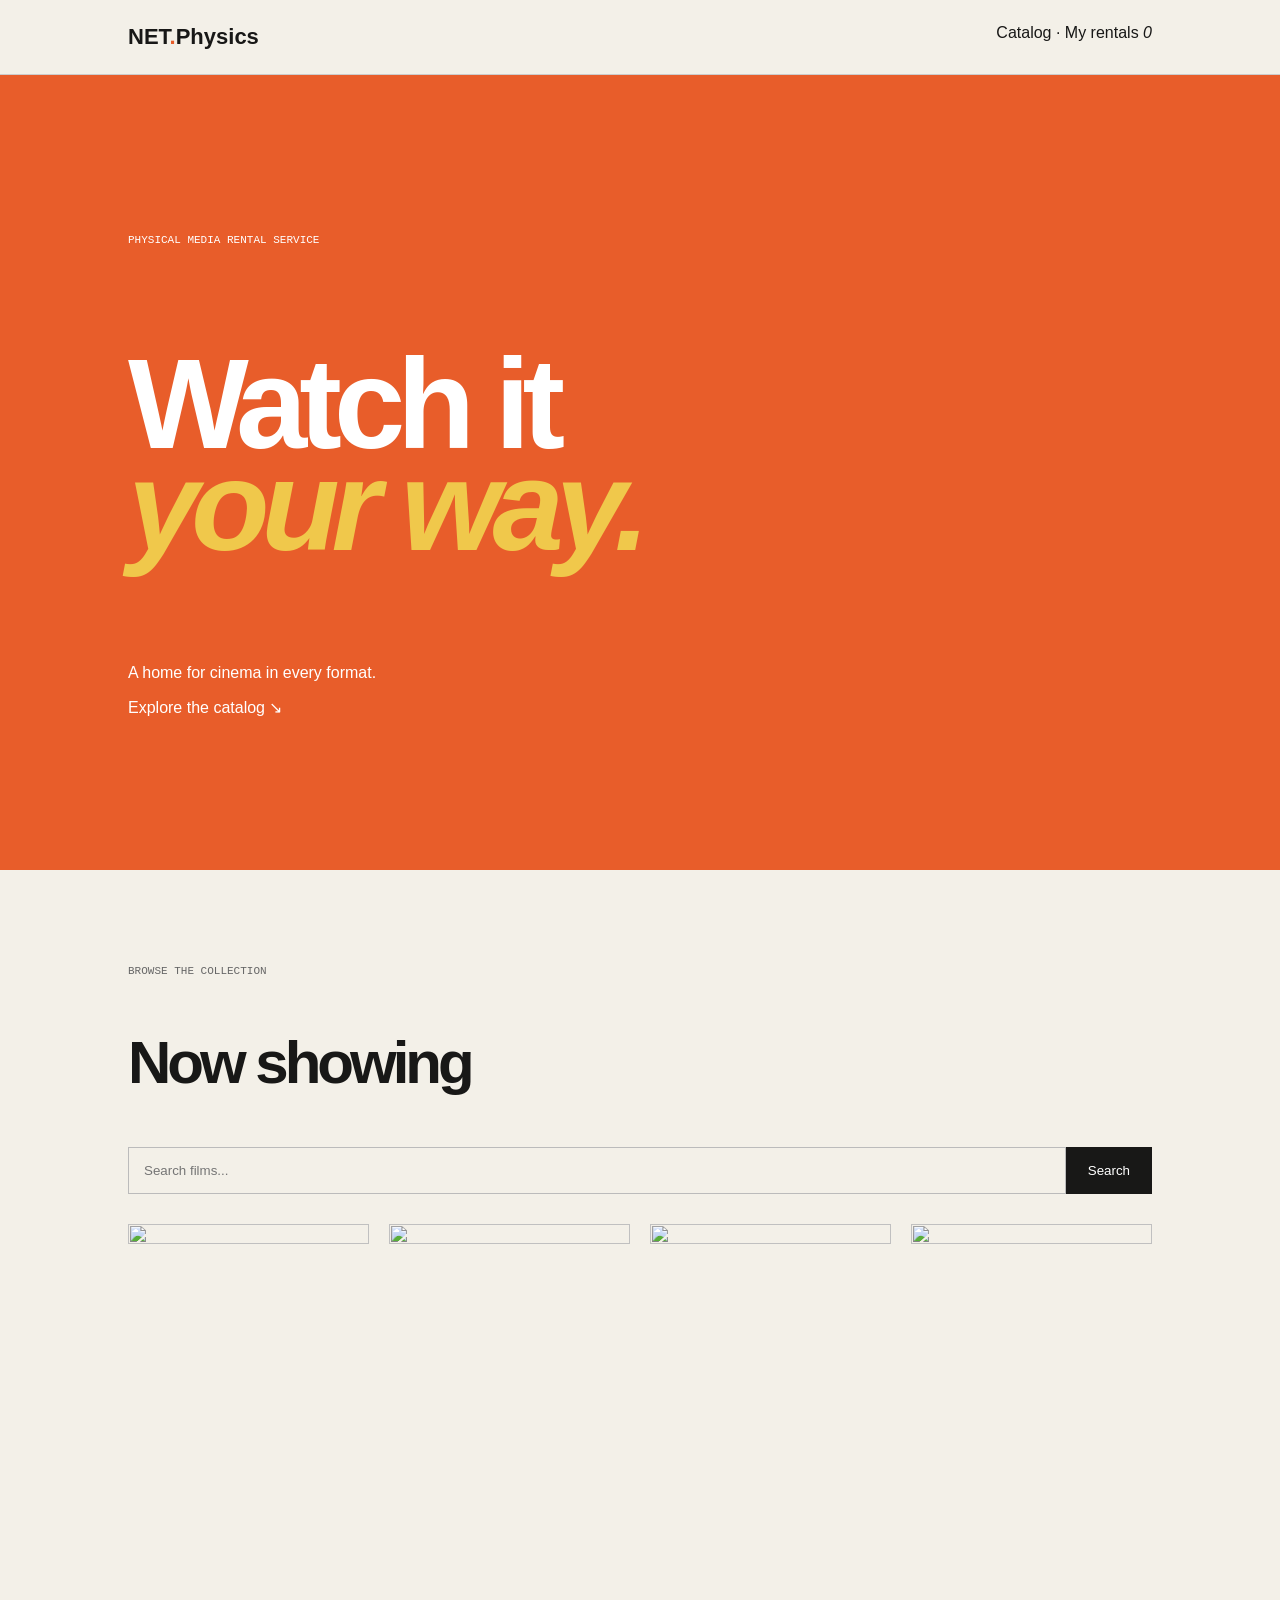
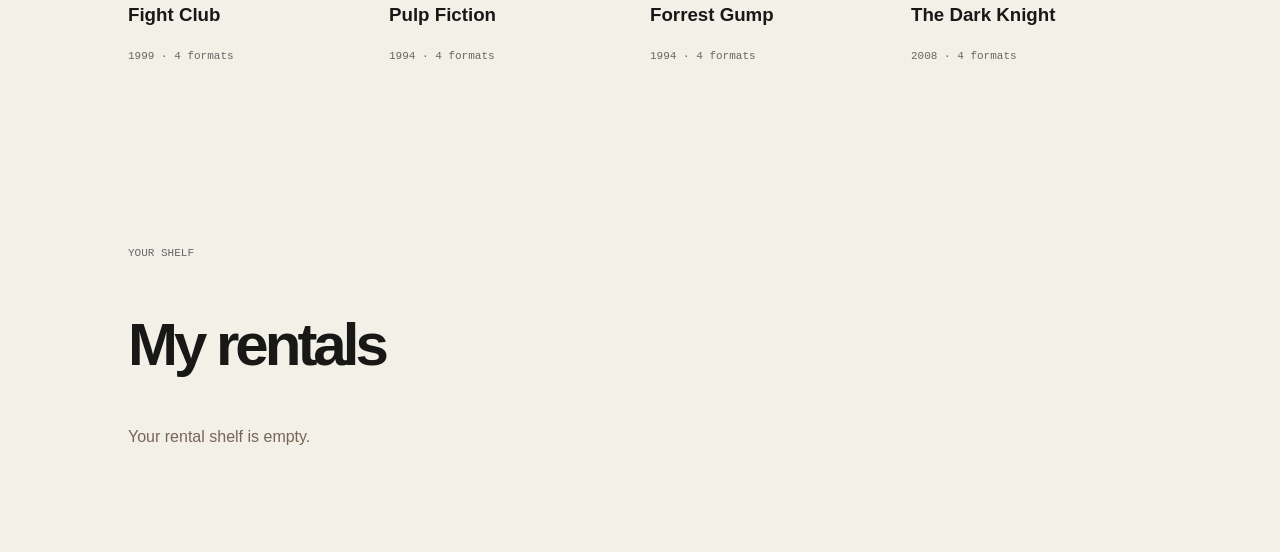
==== index.html @ 2bb34cf5 "Create NET.Physics rental app prototype" ====
<!doctype html><html><head><meta charset="UTF-8"><meta name="viewport" content="width=device-width,initial-scale=1"><title>NET.Physics</title><link rel="stylesheet" href="styles.css"></head><body><header><b>NET<span>.</span>Physics</b><nav><a href="#catalog">Catalog</a> · <a href="#rentals">My rentals <i id="rental-count">0</i></a></nav></header><main><section class="hero"><small>PHYSICAL MEDIA RENTAL SERVICE</small><h1>Watch it<br><em>your way.</em></h1><p>A home for cinema in every format.</p><a href="#catalog">Explore the catalog ↘</a></section><section id="catalog"><small>BROWSE THE COLLECTION</small><h2>Now showing</h2><form id="search-form"><input id="search-input" placeholder="Search films..."><button>Search</button></form><div id="status"></div><div id="movie-grid"></div></section><section id="rentals"><small>YOUR SHELF</small><h2>My rentals</h2><div id="rentals-list"></div></section></main><dialog id="movie-dialog"><button class="close">×</button><div id="movie-detail"></div></dialog><script src="app.js"></script></body></html>
---- styles.css ----
:root{--ink:#181817;--cream:#f3f0e8;--orange:#e85d2a;--yellow:#f0c84b}*{box-sizing:border-box}body{margin:0;background:var(--cream);color:var(--ink);font:16px Arial}header{padding:24px 10%;display:flex;justify-content:space-between;border-bottom:1px solid #ccc}header b{font-size:22px}header b span{color:var(--orange)}a{color:inherit;text-decoration:none}.hero{padding:12% 10%;background:var(--orange);color:#fff}.hero h1{font-size:clamp(60px,10vw,140px);line-height:.8;letter-spacing:-8px}.hero em{color:var(--yellow)}section:not(.hero){padding:7% 10%}h2{font-size:60px;letter-spacing:-4px}form{display:flex;margin:30px 0}input{flex:1;padding:15px;background:transparent;border:1px solid #bbb}button{padding:15px 22px;background:var(--ink);color:#fff;border:0}#movie-grid{display:grid;grid-template-columns:repeat(4,1fr);gap:20px}.movie-card{cursor:pointer}.poster{width:100%;aspect-ratio:2/3;object-fit:cover}.meta,small{font:11px monospace;color:#666}.hero small{color:#fff}.rentals{background:var(--yellow)}.rental-item{display:flex;justify-content:space-between;padding:15px 0;border-top:1px solid #987}.empty{color:#765}.detail{display:flex}.detail img{width:40%;object-fit:cover}.detail-copy{padding:30px}.rental-form{display:grid;gap:10px}.rental-form input,.rental-form select{padding:10px}@media(max-width:700px){#movie-grid{grid-template-columns:repeat(2,1fr)}.detail{display:block}.detail img{width:100%;height:280px}}
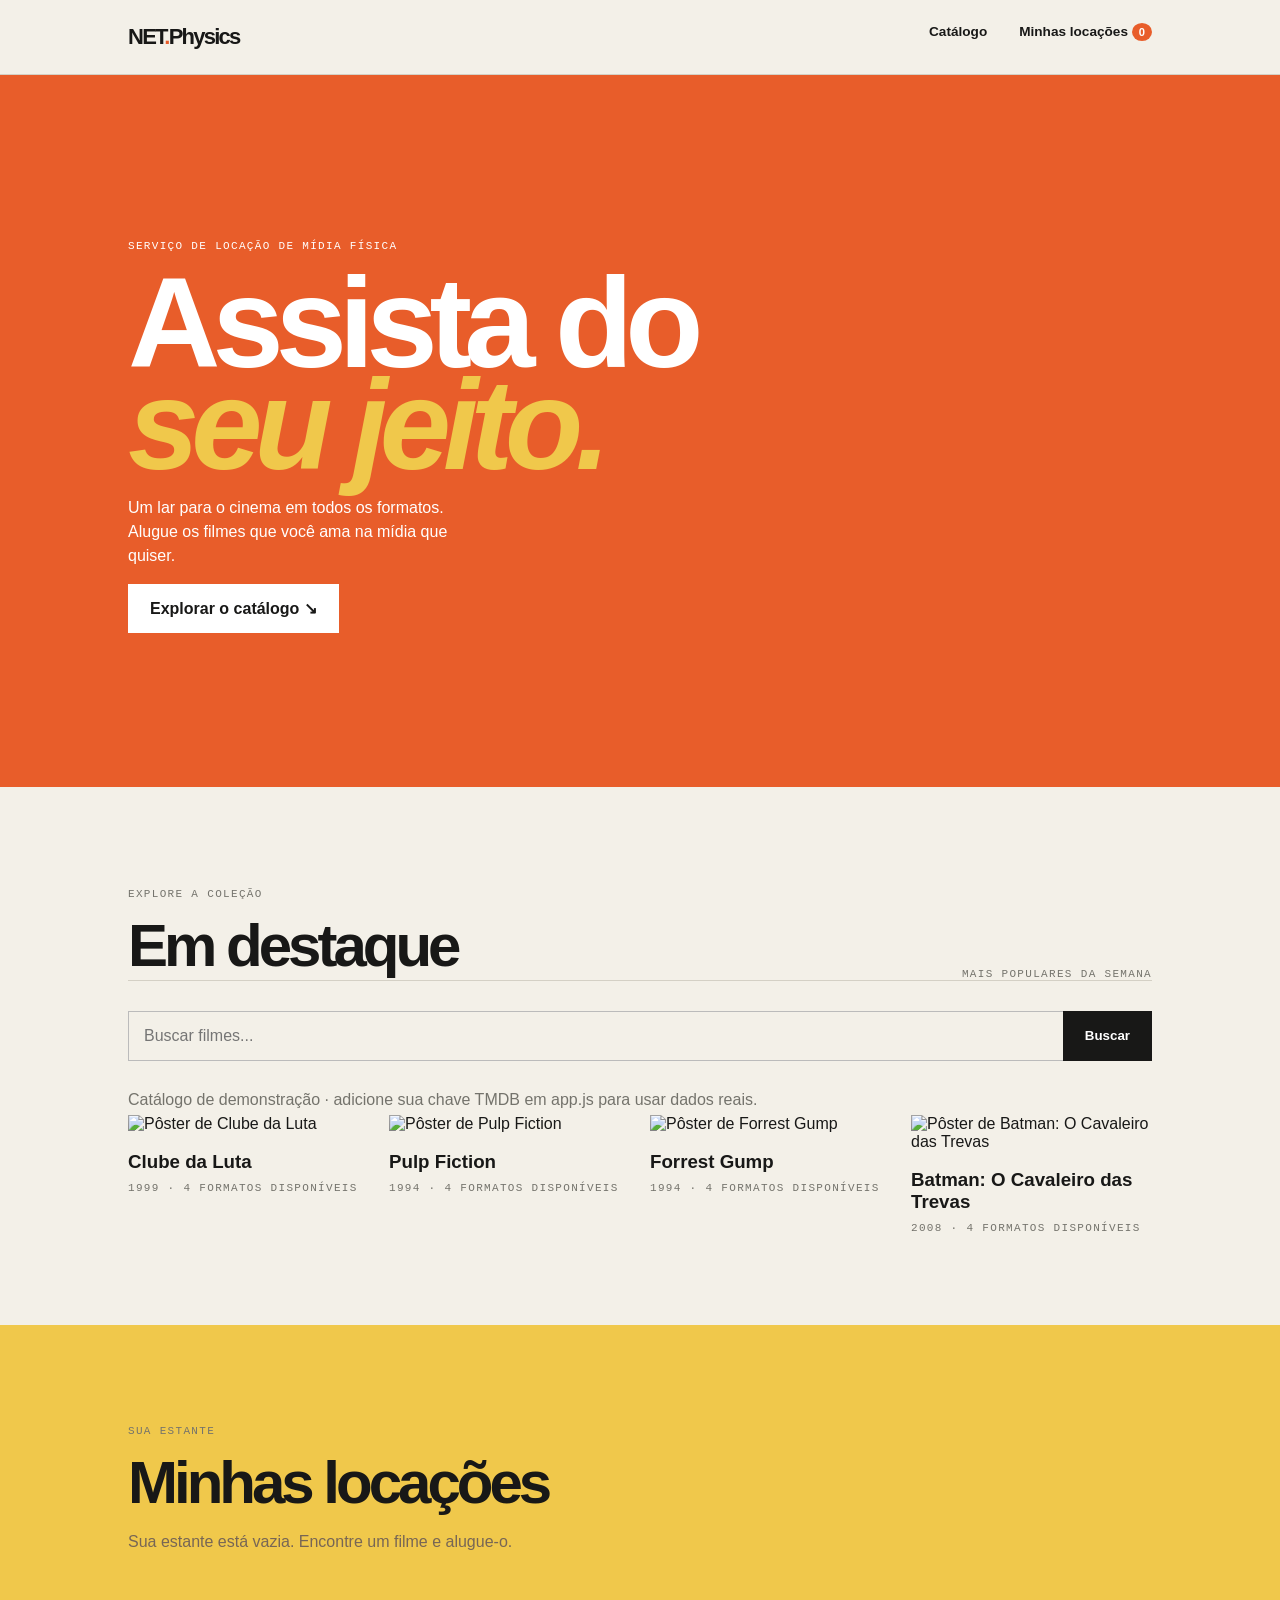
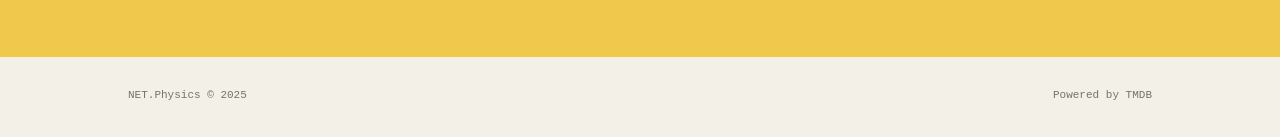
==== commit 225ab155: "Format and translate NET.Physics interface" ====
--- a/index.html
+++ b/index.html
@@ -1 +1,40 @@
-<!doctype html><html><head><meta charset="UTF-8"><meta name="viewport" content="width=device-width,initial-scale=1"><title>NET.Physics</title><link rel="stylesheet" href="styles.css"></head><body><header><b>NET<span>.</span>Physics</b><nav><a href="#catalog">Catalog</a> · <a href="#rentals">My rentals <i id="rental-count">0</i></a></nav></header><main><section class="hero"><small>PHYSICAL MEDIA RENTAL SERVICE</small><h1>Watch it<br><em>your way.</em></h1><p>A home for cinema in every format.</p><a href="#catalog">Explore the catalog ↘</a></section><section id="catalog"><small>BROWSE THE COLLECTION</small><h2>Now showing</h2><form id="search-form"><input id="search-input" placeholder="Search films..."><button>Search</button></form><div id="status"></div><div id="movie-grid"></div></section><section id="rentals"><small>YOUR SHELF</small><h2>My rentals</h2><div id="rentals-list"></div></section></main><dialog id="movie-dialog"><button class="close">×</button><div id="movie-detail"></div></dialog><script src="app.js"></script></body></html>+<!doctype html>
+<html lang="pt-BR">
+  <head>
+    <meta charset="UTF-8">
+    <meta name="viewport" content="width=device-width, initial-scale=1.0">
+    <title>NET.Physics</title>
+    <link rel="stylesheet" href="styles.css">
+  </head>
+  <body>
+    <header>
+      <a class="brand" href="#">NET<span>.</span>Physics</a>
+      <nav>
+        <a href="#catalogo">Catálogo</a>
+        <a href="#locacoes">Minhas locações <b id="rental-count">0</b></a>
+      </nav>
+    </header>
+    <main>
+      <section class="hero">
+        <p class="eyebrow">Serviço de locação de mídia física</p>
+        <h1>Assista do<br><em>seu jeito.</em></h1>
+        <p>Um lar para o cinema em todos os formatos. Alugue os filmes que você ama na mídia que quiser.</p>
+        <a class="button" href="#catalogo">Explorar o catálogo ↘</a>
+      </section>
+      <section id="catalogo">
+        <div class="heading">
+          <div><p class="eyebrow">Explore a coleção</p><h2>Em destaque</h2></div>
+          <span class="mono">MAIS POPULARES DA SEMANA</span>
+        </div>
+        <form id="search-form"><input id="search-input" type="search" placeholder="Buscar filmes..."><button>Buscar</button></form>
+        <div id="status"></div><div id="movie-grid"></div>
+      </section>
+      <section id="locacoes" class="rentals">
+        <p class="eyebrow">Sua estante</p><h2>Minhas locações</h2><div id="rentals-list"></div>
+      </section>
+    </main>
+    <footer>NET.Physics © 2025 <span>Powered by TMDB</span></footer>
+    <dialog id="movie-dialog"><button class="close" aria-label="Fechar">×</button><div id="movie-detail"></div></dialog>
+    <script src="app.js"></script>
+  </body>
+</html>
--- a/styles.css
+++ b/styles.css
@@ -1 +1,19 @@
-:root{--ink:#181817;--cream:#f3f0e8;--orange:#e85d2a;--yellow:#f0c84b}*{box-sizing:border-box}body{margin:0;background:var(--cream);color:var(--ink);font:16px Arial}header{padding:24px 10%;display:flex;justify-content:space-between;border-bottom:1px solid #ccc}header b{font-size:22px}header b span{color:var(--orange)}a{color:inherit;text-decoration:none}.hero{padding:12% 10%;background:var(--orange);color:#fff}.hero h1{font-size:clamp(60px,10vw,140px);line-height:.8;letter-spacing:-8px}.hero em{color:var(--yellow)}section:not(.hero){padding:7% 10%}h2{font-size:60px;letter-spacing:-4px}form{display:flex;margin:30px 0}input{flex:1;padding:15px;background:transparent;border:1px solid #bbb}button{padding:15px 22px;background:var(--ink);color:#fff;border:0}#movie-grid{display:grid;grid-template-columns:repeat(4,1fr);gap:20px}.movie-card{cursor:pointer}.poster{width:100%;aspect-ratio:2/3;object-fit:cover}.meta,small{font:11px monospace;color:#666}.hero small{color:#fff}.rentals{background:var(--yellow)}.rental-item{display:flex;justify-content:space-between;padding:15px 0;border-top:1px solid #987}.empty{color:#765}.detail{display:flex}.detail img{width:40%;object-fit:cover}.detail-copy{padding:30px}.rental-form{display:grid;gap:10px}.rental-form input,.rental-form select{padding:10px}@media(max-width:700px){#movie-grid{grid-template-columns:repeat(2,1fr)}.detail{display:block}.detail img{width:100%;height:280px}}+ :root { --ink:#181817; --cream:#f3f0e8; --orange:#e85d2a; --yellow:#f0c84b; --muted:#74736c; --line:#d4d0c5; }
+* { box-sizing:border-box; }
+body { margin:0; background:var(--cream); color:var(--ink); font:16px Arial,sans-serif; }
+a { color:inherit; text-decoration:none; }
+header { display:flex; justify-content:space-between; padding:24px 10%; border-bottom:1px solid var(--line); }
+.brand { font-size:22px; font-weight:700; letter-spacing:-.08em; } .brand span { color:var(--orange); }
+nav { display:flex; gap:2rem; font-size:.85rem; font-weight:600; } nav b { border-radius:50%; padding:3px 7px; background:var(--orange); color:white; font-size:.7rem; }
+.hero { padding:12% 10%; background:var(--orange); color:white; } .eyebrow,.mono,.meta { color:var(--muted); font:11px monospace; letter-spacing:.12em; text-transform:uppercase; } .hero .eyebrow { color:white; }
+.hero h1 { margin:20px 0; font-size:clamp(60px,10vw,140px); line-height:.8; letter-spacing:-8px; } .hero em { color:var(--yellow); }
+.hero p:not(.eyebrow) { max-width:360px; line-height:1.5; } .button,form button { display:inline-block; border:0; padding:15px 22px; background:white; color:var(--ink); font-weight:bold; cursor:pointer; }
+section:not(.hero) { padding:7% 10%; } .heading { display:flex; align-items:end; justify-content:space-between; border-bottom:1px solid var(--line); } h2 { margin:0; font-size:60px; letter-spacing:-4px; }
+form#search-form { display:flex; margin:30px 0; } #search-form input { flex:1; border:1px solid #bbb; border-right:0; padding:15px; background:transparent; font:inherit; } #search-form button { background:var(--ink); color:white; }
+#status { min-height:24px; color:var(--muted); } #movie-grid { display:grid; grid-template-columns:repeat(4,1fr); gap:20px; } .movie-card { cursor:pointer; }
+.poster { width:100%; aspect-ratio:2/3; object-fit:cover; transition:transform .3s; } .movie-card:hover .poster { transform:translateY(-6px); } .movie-card h3 { margin-bottom:4px; }
+.rentals { background:var(--yellow); } .rental-item { display:flex; justify-content:space-between; border-top:1px solid #987; padding:15px 0; } .empty { color:#765; }
+footer { display:flex; justify-content:space-between; padding:2rem 10%; color:var(--muted); font:11px monospace; } dialog { width:min(850px,90%); border:0; padding:0; background:var(--cream); } dialog::backdrop { background:#0008; }
+.close { position:absolute; top:15px; right:15px; border:0; border-radius:50%; font-size:1.5rem; } .detail { display:flex; } .detail img { width:40%; object-fit:cover; } .detail-copy { padding:30px; }
+.rental-form { display:grid; gap:10px; border-top:1px solid var(--line); padding-top:1.5rem; } .rental-form input,.rental-form select { padding:10px; background:transparent; border:1px solid var(--line); } .rental-form button { background:var(--orange); color:white; }
+@media (max-width:700px) { nav { display:none; } #movie-grid { grid-template-columns:repeat(2,1fr); } .heading { display:block; } .detail { display:block; } .detail img { width:100%; height:280px; } footer { display:block; } }
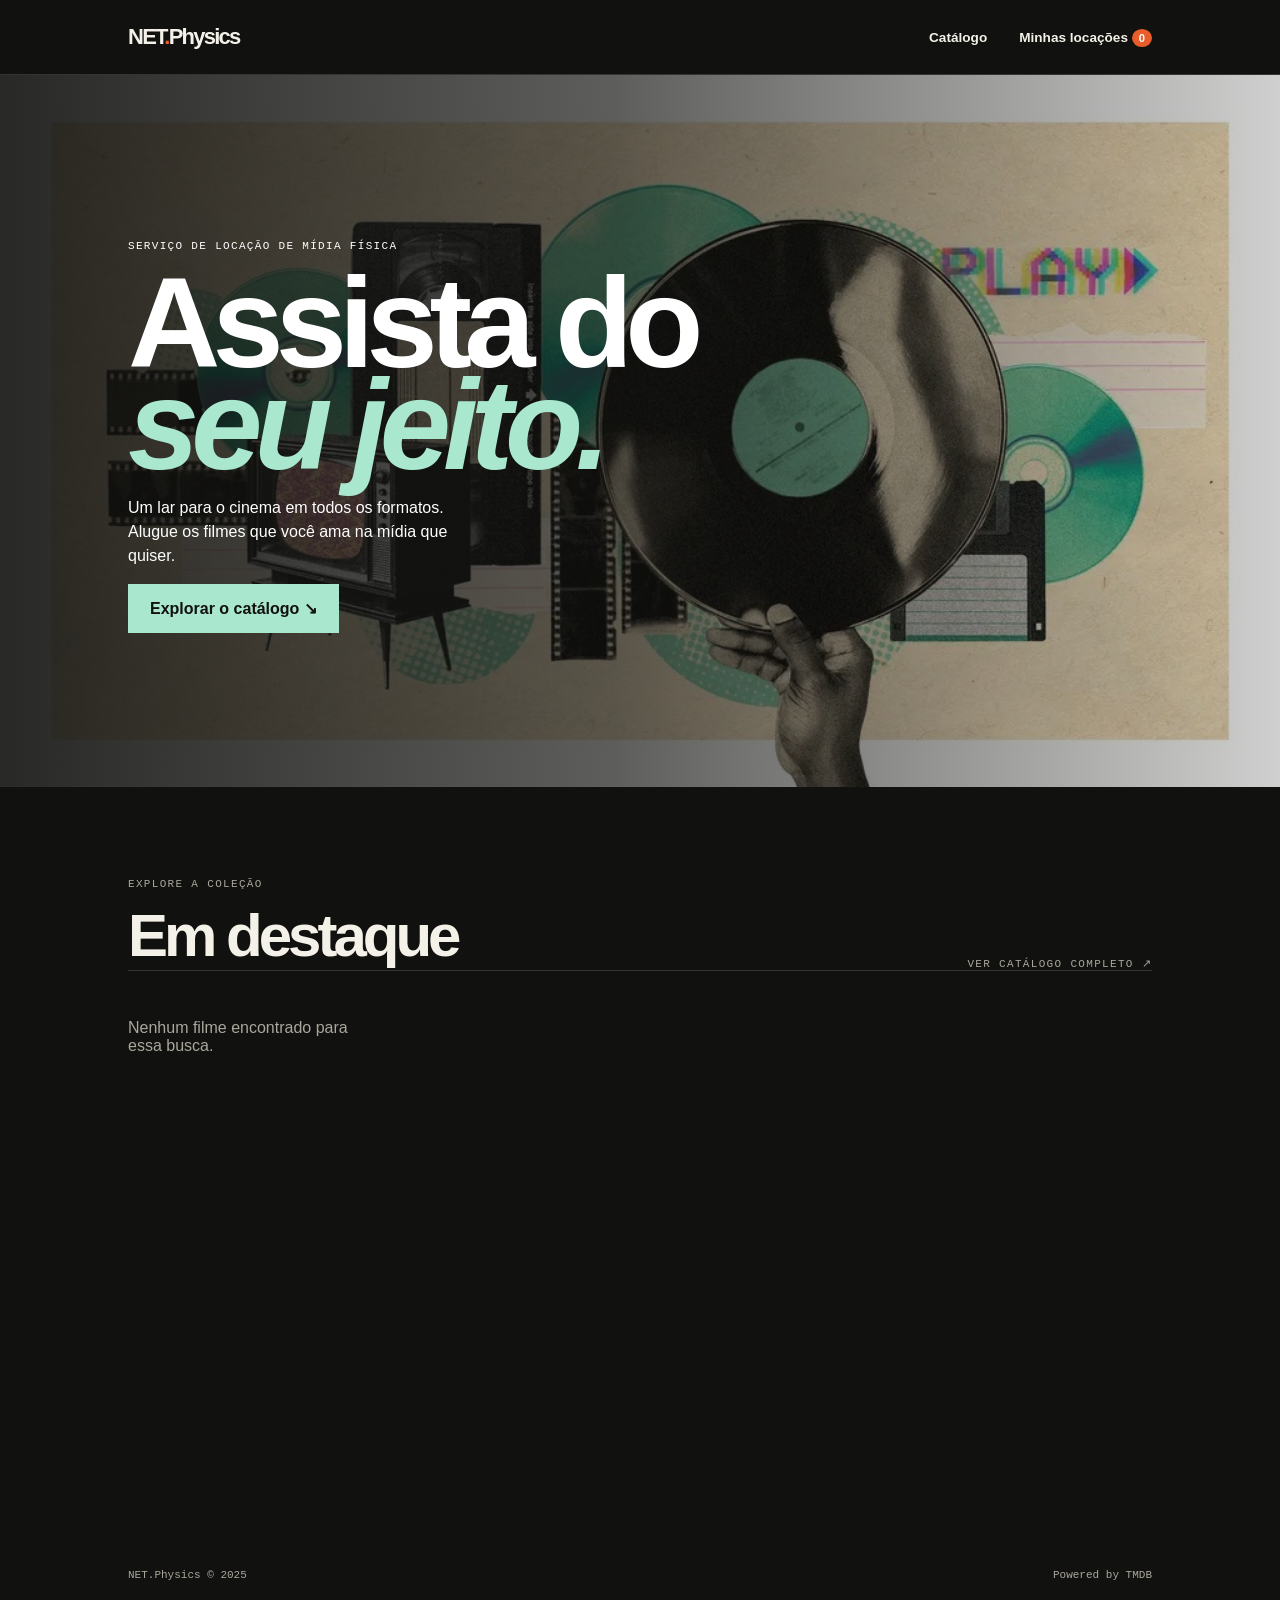
==== commit 8b2d115d: "Add dedicated catalog movie and rentals pages" ====
--- a/index.html
+++ b/index.html
@@ -3,38 +3,27 @@
   <head>
     <meta charset="UTF-8">
     <meta name="viewport" content="width=device-width, initial-scale=1.0">
-    <title>NET.Physics</title>
+    <title>NET.Physics — Locação de mídia física</title>
     <link rel="stylesheet" href="styles.css">
   </head>
-  <body>
+  <body data-page="home">
     <header>
-      <a class="brand" href="#">NET<span>.</span>Physics</a>
-      <nav>
-        <a href="#catalogo">Catálogo</a>
-        <a href="#locacoes">Minhas locações <b id="rental-count">0</b></a>
-      </nav>
+      <a class="brand" href="index.html">NET<span>.</span>Physics</a>
+      <nav><a href="catalog.html">Catálogo</a><a href="rentals.html">Minhas locações <b class="rental-count">0</b></a></nav>
     </header>
     <main>
       <section class="hero">
         <p class="eyebrow">Serviço de locação de mídia física</p>
         <h1>Assista do<br><em>seu jeito.</em></h1>
         <p>Um lar para o cinema em todos os formatos. Alugue os filmes que você ama na mídia que quiser.</p>
-        <a class="button" href="#catalogo">Explorar o catálogo ↘</a>
+        <a class="button" href="catalog.html">Explorar o catálogo ↘</a>
       </section>
-      <section id="catalogo">
-        <div class="heading">
-          <div><p class="eyebrow">Explore a coleção</p><h2>Em destaque</h2></div>
-          <span class="mono">MAIS POPULARES DA SEMANA</span>
-        </div>
-        <form id="search-form"><input id="search-input" type="search" placeholder="Buscar filmes..."><button>Buscar</button></form>
-        <div id="status"></div><div id="movie-grid"></div>
-      </section>
-      <section id="locacoes" class="rentals">
-        <p class="eyebrow">Sua estante</p><h2>Minhas locações</h2><div id="rentals-list"></div>
+      <section class="page-section featured-section">
+        <div class="heading"><div><p class="eyebrow">Explore a coleção</p><h2>Em destaque</h2></div><a class="mono link-arrow" href="catalog.html">VER CATÁLOGO COMPLETO ↗</a></div>
+        <div id="movie-grid" class="movie-grid"></div>
       </section>
     </main>
     <footer>NET.Physics © 2025 <span>Powered by TMDB</span></footer>
-    <dialog id="movie-dialog"><button class="close" aria-label="Fechar">×</button><div id="movie-detail"></div></dialog>
     <script src="app.js"></script>
   </body>
 </html>
--- a/styles.css
+++ b/styles.css
@@ -1,19 +1,41 @@
- :root { --ink:#181817; --cream:#f3f0e8; --orange:#e85d2a; --yellow:#f0c84b; --muted:#74736c; --line:#d4d0c5; }
+ :root { --ink:#f4f1e8; --cream:#11110f; --orange:#e85d2a; --yellow:#a9e7cf; --muted:#aaa79c; --line:#35352f; }
 * { box-sizing:border-box; }
 body { margin:0; background:var(--cream); color:var(--ink); font:16px Arial,sans-serif; }
 a { color:inherit; text-decoration:none; }
-header { display:flex; justify-content:space-between; padding:24px 10%; border-bottom:1px solid var(--line); }
+header { display:flex; justify-content:space-between; padding:24px 10%; border-bottom:1px solid var(--line); background:var(--cream); color:var(--ink); }
 .brand { font-size:22px; font-weight:700; letter-spacing:-.08em; } .brand span { color:var(--orange); }
-nav { display:flex; gap:2rem; font-size:.85rem; font-weight:600; } nav b { border-radius:50%; padding:3px 7px; background:var(--orange); color:white; font-size:.7rem; }
-.hero { padding:12% 10%; background:var(--orange); color:white; } .eyebrow,.mono,.meta { color:var(--muted); font:11px monospace; letter-spacing:.12em; text-transform:uppercase; } .hero .eyebrow { color:white; }
+nav { display:flex; gap:2rem; align-items:center; font-size:.85rem; font-weight:600; } nav a { color:var(--ink); transition:color .2s; } nav a:hover { color:var(--yellow); } nav b { border-radius:50%; padding:3px 7px; background:var(--orange); color:white; font-size:.7rem; }
+.hero { min-height:560px; padding:12% 10%; background-image:linear-gradient(90deg, rgba(17,17,15,.9) 0%, rgba(17,17,15,.68) 48%, rgba(17,17,15,.2) 100%), url("assets/banner.jpg"); background-size:cover; background-position:center; color:white; } .eyebrow,.mono,.meta { color:var(--muted); font:11px monospace; letter-spacing:.12em; text-transform:uppercase; } .hero .eyebrow { color:white; }
 .hero h1 { margin:20px 0; font-size:clamp(60px,10vw,140px); line-height:.8; letter-spacing:-8px; } .hero em { color:var(--yellow); }
-.hero p:not(.eyebrow) { max-width:360px; line-height:1.5; } .button,form button { display:inline-block; border:0; padding:15px 22px; background:white; color:var(--ink); font-weight:bold; cursor:pointer; }
+.hero p:not(.eyebrow) { max-width:360px; line-height:1.5; } .button,form button { display:inline-block; border:0; padding:15px 22px; background:var(--yellow); color:#11110f; font-weight:bold; cursor:pointer; }
 section:not(.hero) { padding:7% 10%; } .heading { display:flex; align-items:end; justify-content:space-between; border-bottom:1px solid var(--line); } h2 { margin:0; font-size:60px; letter-spacing:-4px; }
-form#search-form { display:flex; margin:30px 0; } #search-form input { flex:1; border:1px solid #bbb; border-right:0; padding:15px; background:transparent; font:inherit; } #search-form button { background:var(--ink); color:white; }
+form#search-form { display:flex; margin:30px 0; } #search-form input { flex:1; border:1px solid var(--line); border-right:0; padding:15px; background:transparent; color:var(--ink); font:inherit; } #search-form input::placeholder { color:var(--muted); } #search-form button { background:#252522; color:var(--ink); border:1px solid var(--line); }
 #status { min-height:24px; color:var(--muted); } #movie-grid { display:grid; grid-template-columns:repeat(4,1fr); gap:20px; } .movie-card { cursor:pointer; }
 .poster { width:100%; aspect-ratio:2/3; object-fit:cover; transition:transform .3s; } .movie-card:hover .poster { transform:translateY(-6px); } .movie-card h3 { margin-bottom:4px; }
-.rentals { background:var(--yellow); } .rental-item { display:flex; justify-content:space-between; border-top:1px solid #987; padding:15px 0; } .empty { color:#765; }
-footer { display:flex; justify-content:space-between; padding:2rem 10%; color:var(--muted); font:11px monospace; } dialog { width:min(850px,90%); border:0; padding:0; background:var(--cream); } dialog::backdrop { background:#0008; }
-.close { position:absolute; top:15px; right:15px; border:0; border-radius:50%; font-size:1.5rem; } .detail { display:flex; } .detail img { width:40%; object-fit:cover; } .detail-copy { padding:30px; }
-.rental-form { display:grid; gap:10px; border-top:1px solid var(--line); padding-top:1.5rem; } .rental-form input,.rental-form select { padding:10px; background:transparent; border:1px solid var(--line); } .rental-form button { background:var(--orange); color:white; }
+.rentals { background:#1d302c; } .rental-item { display:flex; justify-content:space-between; border-top:1px solid #506b63; padding:15px 0; } .empty { color:var(--muted); }
+footer { display:flex; justify-content:space-between; padding:2rem 10%; color:var(--muted); font:11px monospace; } dialog { width:min(850px,90%); border:0; padding:0; background:var(--cream); color:var(--ink); } dialog::backdrop { background:#0008; }
+.detail-copy h2, .detail-copy p:not(.eyebrow), .rental-form label { color:var(--ink); } .close { position:absolute; top:15px; right:15px; border:0; border-radius:50%; background:var(--ink); color:var(--cream); font-size:1.5rem; cursor:pointer; } .detail { display:flex; } .detail img { width:40%; object-fit:cover; } .detail-copy { padding:30px; }
+.rental-form { display:grid; gap:10px; border-top:1px solid var(--line); padding-top:1.5rem; } .rental-form input,.rental-form select { padding:10px; background:var(--cream); color:var(--ink); border:1px solid var(--line); } .rental-form button { background:var(--orange); color:white; }
 @media (max-width:700px) { nav { display:none; } #movie-grid { grid-template-columns:repeat(2,1fr); } .heading { display:block; } .detail { display:block; } .detail img { width:100%; height:280px; } footer { display:block; } }
+
+.page-section { min-height: calc(100vh - 150px); }
+.page-heading { margin: 2rem 0 2.5rem; padding-bottom: 1.5rem; }
+.page-heading h1 { margin: 0; font-size: clamp(3rem, 8vw, 7rem); line-height: .9; letter-spacing: -0.08em; }
+.back-link { display: inline-block; margin-bottom: 2rem; color: var(--muted); font: 11px monospace; text-transform: uppercase; letter-spacing: .08em; }
+.back-link:hover, .link-arrow:hover { color: var(--yellow); }
+.link-arrow { transition: color .2s; }
+.featured-section { padding-top: 5rem !important; }
+.movie-grid { display: grid; grid-template-columns: repeat(4, minmax(0, 1fr)); gap: 2.5rem 1rem; margin-top: 2rem; }
+.catalog-grid { row-gap: 3rem; }
+.movie-card a { display: block; }
+.movie-detail-page { margin-top: 2rem; }
+.movie-detail-page .detail { max-width: 1050px; margin: 0 auto; background: #181816; }
+.movie-detail-page .detail img { max-height: 700px; }
+.movie-detail-page .detail-copy { flex: 1; }
+.movie-detail-page .detail-copy h1 { margin: 1rem 0; font-size: clamp(2.5rem, 5vw, 5rem); line-height: .95; letter-spacing: -.06em; color: var(--ink); }
+.rentals-page .heading { margin-bottom: 2rem; }
+.rentals-list { max-width: 900px; }
+@media (max-width: 700px) {
+  .movie-grid { grid-template-columns: repeat(2, minmax(0, 1fr)); gap: 2rem .8rem; }
+  .movie-detail-page .detail { background: transparent; }
+}
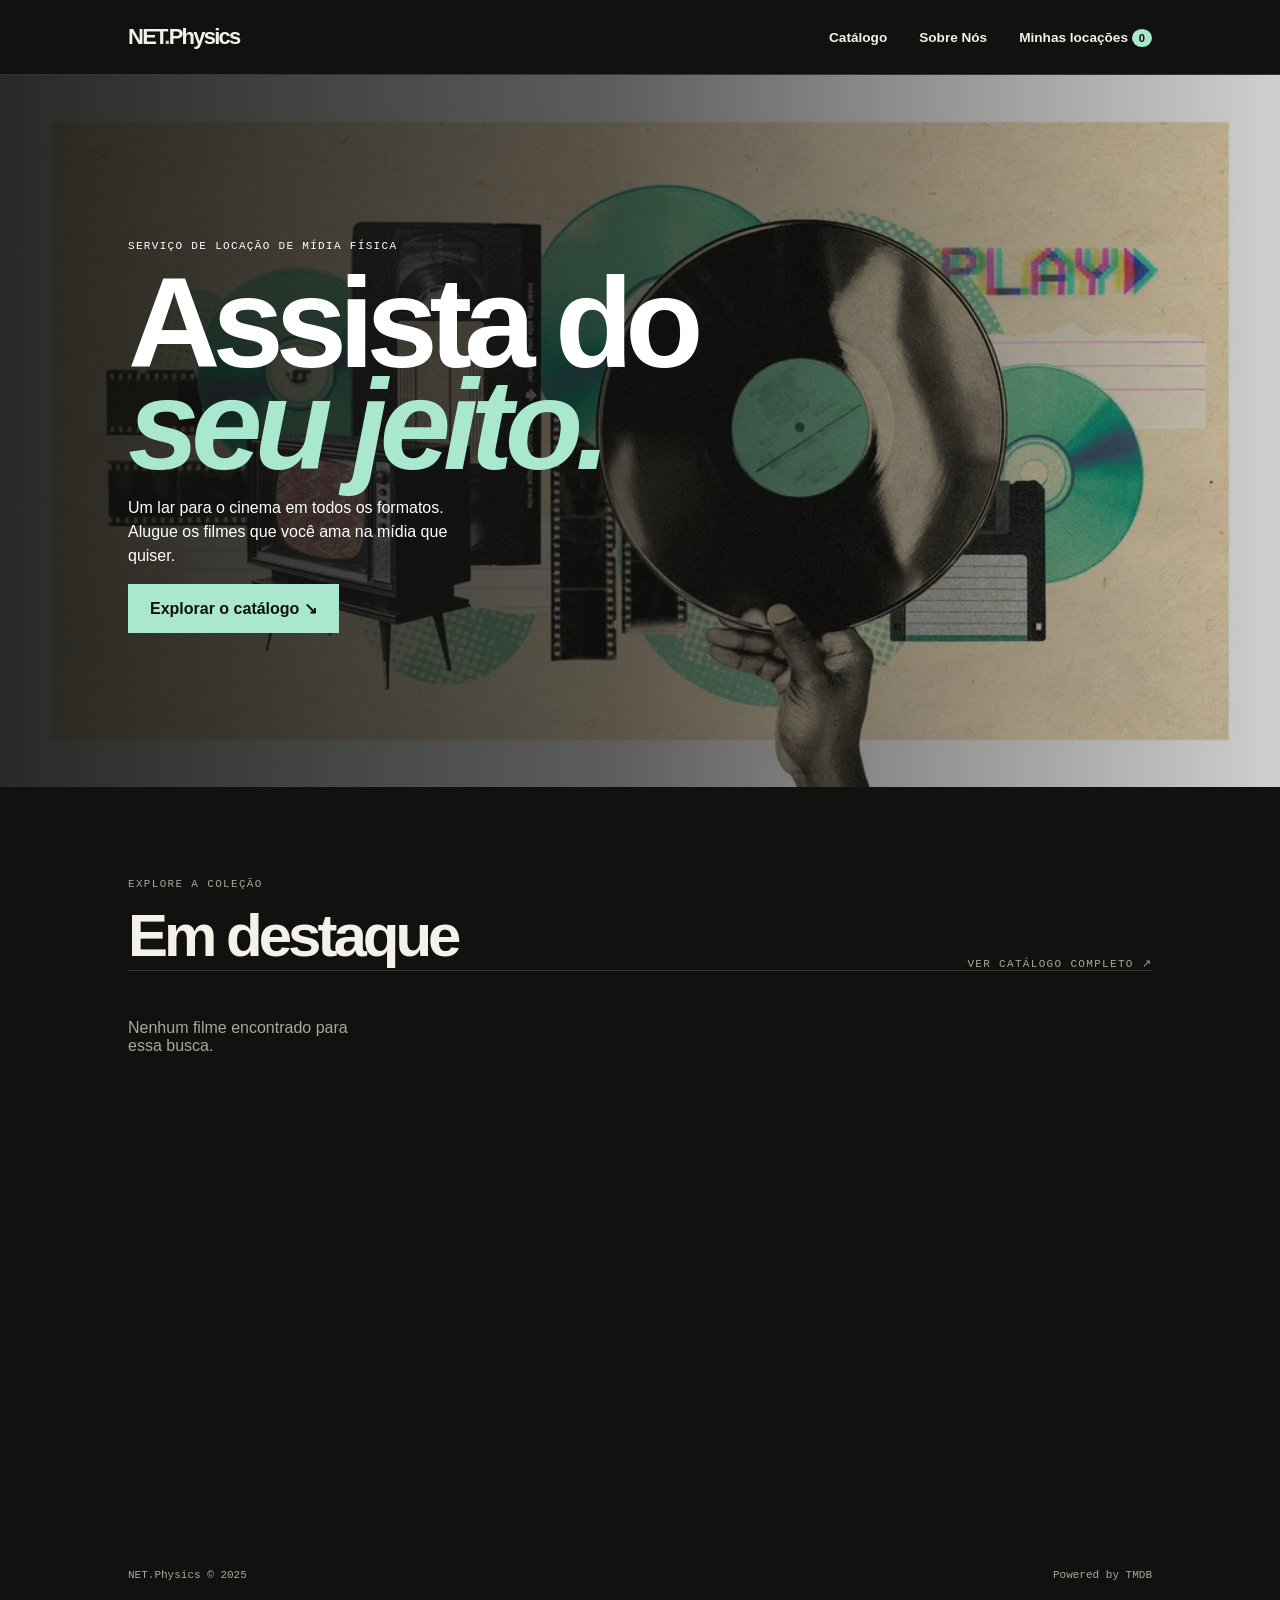
==== commit 2f7d42cd: "Add about page and responsive navigation" ====
--- a/index.html
+++ b/index.html
@@ -9,7 +9,7 @@
   <body data-page="home">
     <header>
       <a class="brand" href="index.html">NET<span>.</span>Physics</a>
-      <nav><a href="catalog.html">Catálogo</a><a href="rentals.html">Minhas locações <b class="rental-count">0</b></a></nav>
+      <nav><a href="catalog.html">Catálogo</a><a href="sobre.html">Sobre Nós</a><a href="rentals.html">Minhas locações <b class="rental-count">0</b></a></nav>
     </header>
     <main>
       <section class="hero">
--- a/styles.css
+++ b/styles.css
@@ -3,8 +3,8 @@
 body { margin:0; background:var(--cream); color:var(--ink); font:16px Arial,sans-serif; }
 a { color:inherit; text-decoration:none; }
 header { display:flex; justify-content:space-between; padding:24px 10%; border-bottom:1px solid var(--line); background:var(--cream); color:var(--ink); }
-.brand { font-size:22px; font-weight:700; letter-spacing:-.08em; } .brand span { color:var(--orange); }
-nav { display:flex; gap:2rem; align-items:center; font-size:.85rem; font-weight:600; } nav a { color:var(--ink); transition:color .2s; } nav a:hover { color:var(--yellow); } nav b { border-radius:50%; padding:3px 7px; background:var(--orange); color:white; font-size:.7rem; }
+.brand { font-size:22px; font-weight:700; letter-spacing:-.08em; } .brand span { color:var(--yellow); }
+nav { display:flex; gap:2rem; align-items:center; font-size:.85rem; font-weight:600; } nav a { color:var(--ink); transition:color .2s; } nav a:hover { color:var(--yellow); } nav b { border-radius:50%; padding:3px 7px; background:var(--yellow); color:#11110f; font-size:.7rem; }
 .hero { min-height:560px; padding:12% 10%; background-image:linear-gradient(90deg, rgba(17,17,15,.9) 0%, rgba(17,17,15,.68) 48%, rgba(17,17,15,.2) 100%), url("assets/banner.jpg"); background-size:cover; background-position:center; color:white; } .eyebrow,.mono,.meta { color:var(--muted); font:11px monospace; letter-spacing:.12em; text-transform:uppercase; } .hero .eyebrow { color:white; }
 .hero h1 { margin:20px 0; font-size:clamp(60px,10vw,140px); line-height:.8; letter-spacing:-8px; } .hero em { color:var(--yellow); }
 .hero p:not(.eyebrow) { max-width:360px; line-height:1.5; } .button,form button { display:inline-block; border:0; padding:15px 22px; background:var(--yellow); color:#11110f; font-weight:bold; cursor:pointer; }
@@ -15,8 +15,8 @@
 .rentals { background:#1d302c; } .rental-item { display:flex; justify-content:space-between; border-top:1px solid #506b63; padding:15px 0; } .empty { color:var(--muted); }
 footer { display:flex; justify-content:space-between; padding:2rem 10%; color:var(--muted); font:11px monospace; } dialog { width:min(850px,90%); border:0; padding:0; background:var(--cream); color:var(--ink); } dialog::backdrop { background:#0008; }
 .detail-copy h2, .detail-copy p:not(.eyebrow), .rental-form label { color:var(--ink); } .close { position:absolute; top:15px; right:15px; border:0; border-radius:50%; background:var(--ink); color:var(--cream); font-size:1.5rem; cursor:pointer; } .detail { display:flex; } .detail img { width:40%; object-fit:cover; } .detail-copy { padding:30px; }
-.rental-form { display:grid; gap:10px; border-top:1px solid var(--line); padding-top:1.5rem; } .rental-form input,.rental-form select { padding:10px; background:var(--cream); color:var(--ink); border:1px solid var(--line); } .rental-form button { background:var(--orange); color:white; }
-@media (max-width:700px) { nav { display:none; } #movie-grid { grid-template-columns:repeat(2,1fr); } .heading { display:block; } .detail { display:block; } .detail img { width:100%; height:280px; } footer { display:block; } }
+.rental-form { display:grid; gap:10px; border-top:1px solid var(--line); padding-top:1.5rem; } .rental-form input,.rental-form select { padding:10px; background:var(--cream); color:var(--ink); border:1px solid var(--line); } .rental-form input[type="date"] { color-scheme:dark; } .rental-form button { background:var(--yellow); color:#11110f; }
+@media (max-width:700px) { header { flex-wrap:wrap; gap:1rem; padding:18px 6%; } nav { width:100%; justify-content:center; gap:.75rem; flex-wrap:wrap; } nav a { font-size:.72rem; } #movie-grid { grid-template-columns:repeat(2,1fr); } .heading { display:block; } .detail { display:block; } .detail img { width:100%; height:280px; } footer { display:block; } }
 
 .page-section { min-height: calc(100vh - 150px); }
 .page-heading { margin: 2rem 0 2.5rem; padding-bottom: 1.5rem; }
@@ -39,3 +39,14 @@
   .movie-grid { grid-template-columns: repeat(2, minmax(0, 1fr)); gap: 2rem .8rem; }
   .movie-detail-page .detail { background: transparent; }
 }
+
+.rentals-grid { align-items: start; }
+.rental-card { overflow: hidden; background: #181816; }
+.rental-card .poster { display: block; }
+.rental-card-copy { padding: 1rem; }
+.rental-card-copy h3 { margin: .55rem 0; font-size: 1.1rem; }
+.rental-card-copy .meta { color: var(--yellow); }
+.rental-period { margin: 0; color: var(--muted); font: 12px monospace; }
+
+.about-copy { max-width: 850px; margin-top: 3rem; }
+.about-copy p { color: var(--ink); font-size: clamp(1.35rem, 3vw, 2.6rem); line-height: 1.25; letter-spacing: -.04em; }
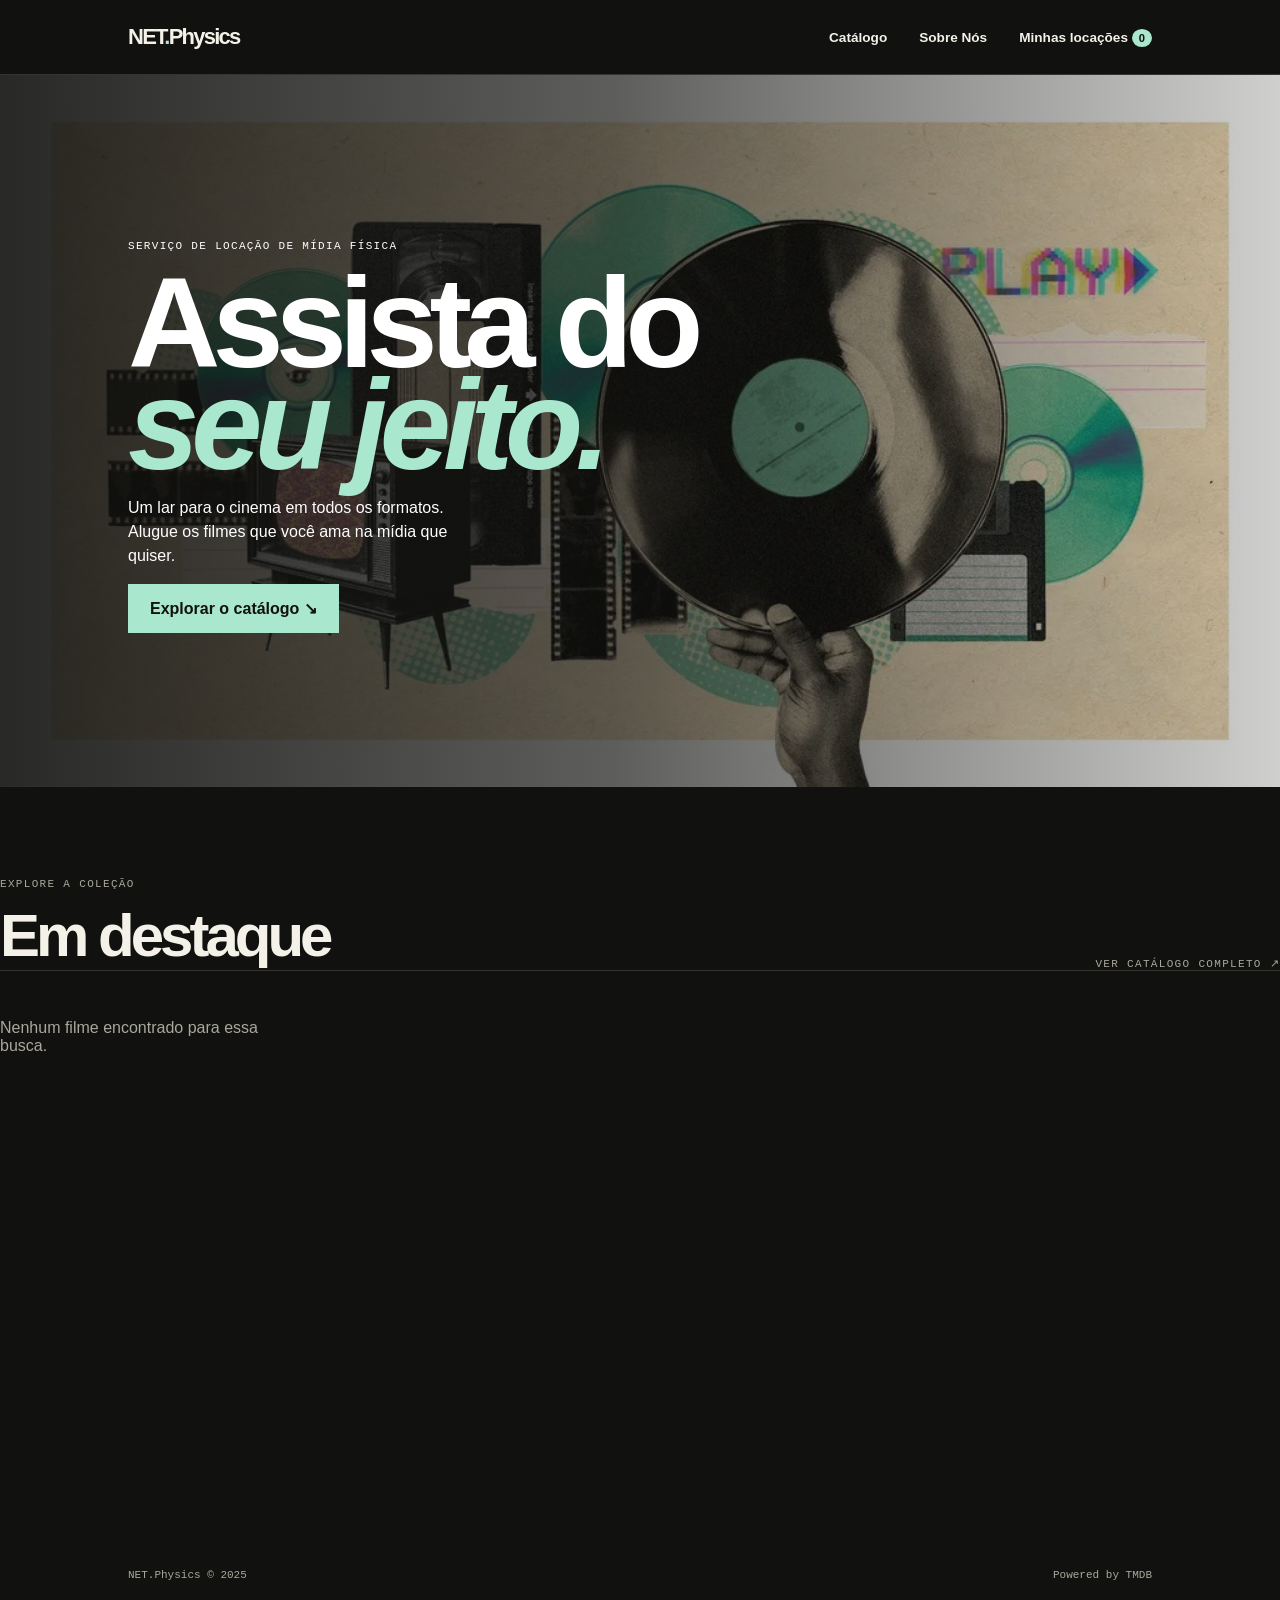
==== commit 3541bd01: "Format project files for presentation" ====
--- a/index.html
+++ b/index.html
@@ -9,7 +9,11 @@
   <body data-page="home">
     <header>
       <a class="brand" href="index.html">NET<span>.</span>Physics</a>
-      <nav><a href="catalog.html">Catálogo</a><a href="sobre.html">Sobre Nós</a><a href="rentals.html">Minhas locações <b class="rental-count">0</b></a></nav>
+      <nav>
+        <a href="catalog.html">Catálogo</a>
+        <a href="sobre.html">Sobre Nós</a>
+        <a href="rentals.html">Minhas locações <b class="rental-count">0</b></a>
+      </nav>
     </header>
     <main>
       <section class="hero">
@@ -19,11 +23,20 @@
         <a class="button" href="catalog.html">Explorar o catálogo ↘</a>
       </section>
       <section class="page-section featured-section">
-        <div class="heading"><div><p class="eyebrow">Explore a coleção</p><h2>Em destaque</h2></div><a class="mono link-arrow" href="catalog.html">VER CATÁLOGO COMPLETO ↗</a></div>
+        <div class="heading">
+          <div>
+            <p class="eyebrow">Explore a coleção</p>
+            <h2>Em destaque</h2>
+          </div>
+          <a class="mono link-arrow" href="catalog.html">VER CATÁLOGO COMPLETO ↗</a>
+        </div>
         <div id="movie-grid" class="movie-grid"></div>
       </section>
     </main>
-    <footer>NET.Physics © 2025 <span>Powered by TMDB</span></footer>
+    <footer>
+      NET.Physics © 2025
+      <span>Powered by TMDB</span>
+    </footer>
     <script src="app.js"></script>
   </body>
 </html>
--- a/styles.css
+++ b/styles.css
@@ -1,52 +1,401 @@
- :root { --ink:#f4f1e8; --cream:#11110f; --orange:#e85d2a; --yellow:#a9e7cf; --muted:#aaa79c; --line:#35352f; }
-* { box-sizing:border-box; }
-body { margin:0; background:var(--cream); color:var(--ink); font:16px Arial,sans-serif; }
-a { color:inherit; text-decoration:none; }
-header { display:flex; justify-content:space-between; padding:24px 10%; border-bottom:1px solid var(--line); background:var(--cream); color:var(--ink); }
-.brand { font-size:22px; font-weight:700; letter-spacing:-.08em; } .brand span { color:var(--yellow); }
-nav { display:flex; gap:2rem; align-items:center; font-size:.85rem; font-weight:600; } nav a { color:var(--ink); transition:color .2s; } nav a:hover { color:var(--yellow); } nav b { border-radius:50%; padding:3px 7px; background:var(--yellow); color:#11110f; font-size:.7rem; }
-.hero { min-height:560px; padding:12% 10%; background-image:linear-gradient(90deg, rgba(17,17,15,.9) 0%, rgba(17,17,15,.68) 48%, rgba(17,17,15,.2) 100%), url("assets/banner.jpg"); background-size:cover; background-position:center; color:white; } .eyebrow,.mono,.meta { color:var(--muted); font:11px monospace; letter-spacing:.12em; text-transform:uppercase; } .hero .eyebrow { color:white; }
-.hero h1 { margin:20px 0; font-size:clamp(60px,10vw,140px); line-height:.8; letter-spacing:-8px; } .hero em { color:var(--yellow); }
-.hero p:not(.eyebrow) { max-width:360px; line-height:1.5; } .button,form button { display:inline-block; border:0; padding:15px 22px; background:var(--yellow); color:#11110f; font-weight:bold; cursor:pointer; }
-section:not(.hero) { padding:7% 10%; } .heading { display:flex; align-items:end; justify-content:space-between; border-bottom:1px solid var(--line); } h2 { margin:0; font-size:60px; letter-spacing:-4px; }
-form#search-form { display:flex; margin:30px 0; } #search-form input { flex:1; border:1px solid var(--line); border-right:0; padding:15px; background:transparent; color:var(--ink); font:inherit; } #search-form input::placeholder { color:var(--muted); } #search-form button { background:#252522; color:var(--ink); border:1px solid var(--line); }
-#status { min-height:24px; color:var(--muted); } #movie-grid { display:grid; grid-template-columns:repeat(4,1fr); gap:20px; } .movie-card { cursor:pointer; }
-.poster { width:100%; aspect-ratio:2/3; object-fit:cover; transition:transform .3s; } .movie-card:hover .poster { transform:translateY(-6px); } .movie-card h3 { margin-bottom:4px; }
-.rentals { background:#1d302c; } .rental-item { display:flex; justify-content:space-between; border-top:1px solid #506b63; padding:15px 0; } .empty { color:var(--muted); }
-footer { display:flex; justify-content:space-between; padding:2rem 10%; color:var(--muted); font:11px monospace; } dialog { width:min(850px,90%); border:0; padding:0; background:var(--cream); color:var(--ink); } dialog::backdrop { background:#0008; }
-.detail-copy h2, .detail-copy p:not(.eyebrow), .rental-form label { color:var(--ink); } .close { position:absolute; top:15px; right:15px; border:0; border-radius:50%; background:var(--ink); color:var(--cream); font-size:1.5rem; cursor:pointer; } .detail { display:flex; } .detail img { width:40%; object-fit:cover; } .detail-copy { padding:30px; }
-.rental-form { display:grid; gap:10px; border-top:1px solid var(--line); padding-top:1.5rem; } .rental-form input,.rental-form select { padding:10px; background:var(--cream); color:var(--ink); border:1px solid var(--line); } .rental-form input[type="date"] { color-scheme:dark; } .rental-form button { background:var(--yellow); color:#11110f; }
-@media (max-width:700px) { header { flex-wrap:wrap; gap:1rem; padding:18px 6%; } nav { width:100%; justify-content:center; gap:.75rem; flex-wrap:wrap; } nav a { font-size:.72rem; } #movie-grid { grid-template-columns:repeat(2,1fr); } .heading { display:block; } .detail { display:block; } .detail img { width:100%; height:280px; } footer { display:block; } }
-
-.page-section { min-height: calc(100vh - 150px); }
-.page-heading { margin: 2rem 0 2.5rem; padding-bottom: 1.5rem; }
-.page-heading h1 { margin: 0; font-size: clamp(3rem, 8vw, 7rem); line-height: .9; letter-spacing: -0.08em; }
-.back-link { display: inline-block; margin-bottom: 2rem; color: var(--muted); font: 11px monospace; text-transform: uppercase; letter-spacing: .08em; }
-.back-link:hover, .link-arrow:hover { color: var(--yellow); }
-.link-arrow { transition: color .2s; }
-.featured-section { padding-top: 5rem !important; }
-.movie-grid { display: grid; grid-template-columns: repeat(4, minmax(0, 1fr)); gap: 2.5rem 1rem; margin-top: 2rem; }
-.catalog-grid { row-gap: 3rem; }
-.movie-card a { display: block; }
-.movie-detail-page { margin-top: 2rem; }
-.movie-detail-page .detail { max-width: 1050px; margin: 0 auto; background: #181816; }
-.movie-detail-page .detail img { max-height: 700px; }
-.movie-detail-page .detail-copy { flex: 1; }
-.movie-detail-page .detail-copy h1 { margin: 1rem 0; font-size: clamp(2.5rem, 5vw, 5rem); line-height: .95; letter-spacing: -.06em; color: var(--ink); }
-.rentals-page .heading { margin-bottom: 2rem; }
-.rentals-list { max-width: 900px; }
+:root {
+  --ink: #f4f1e8;
+  --cream: #11110f;
+  --orange: #e85d2a;
+  --yellow: #a9e7cf;
+  --muted: #aaa79c;
+  --line: #35352f;
+}
+* {
+  box-sizing: border-box;
+}
+body {
+  margin: 0;
+  background: var(--cream);
+  color: var(--ink);
+  font: 16px Arial,sans-serif;
+}
+a {
+  color: inherit;
+  text-decoration: none;
+}
+header {
+  display: flex;
+  justify-content: space-between;
+  padding: 24px 10%;
+  border-bottom: 1px solid var(--line);
+  background: var(--cream);
+  color: var(--ink);
+}
+.brand {
+  font-size: 22px;
+  font-weight: 700;
+  letter-spacing: -.08em;
+}
+.brand span {
+  color: var(--yellow);
+}
+nav {
+  display: flex;
+  gap: 2rem;
+  align-items: center;
+  font-size: .85rem;
+  font-weight: 600;
+}
+nav a {
+  color: var(--ink);
+  transition: color .2s;
+}
+nav a:hover {
+  color: var(--yellow);
+}
+nav b {
+  border-radius: 50%;
+  padding: 3px 7px;
+  background: var(--yellow);
+  color: #11110f;
+  font-size: .7rem;
+}
+.hero {
+  min-height: 560px;
+  padding: 12% 10%;
+  background-image: linear-gradient(90deg, rgba(17,17,15,.9) 0%, rgba(17,17,15,.68) 48%, rgba(17,17,15,.2) 100%), url("assets/banner.jpg");
+  background-size: cover;
+  background-position: center;
+  color: white;
+}
+.eyebrow,.mono,.meta {
+  color: var(--muted);
+  font: 11px monospace;
+  letter-spacing: .12em;
+  text-transform: uppercase;
+}
+.hero .eyebrow {
+  color: white;
+}
+.hero h1 {
+  margin: 20px 0;
+  font-size: clamp(60px,10vw,140px);
+  line-height: .8;
+  letter-spacing: -8px;
+}
+.hero em {
+  color: var(--yellow);
+}
+.hero p:not(.eyebrow) {
+  max-width: 360px;
+  line-height: 1.5;
+}
+.button,form button {
+  display: inline-block;
+  border: 0;
+  padding: 15px 22px;
+  background: var(--yellow);
+  color: #11110f;
+  font-weight: bold;
+  cursor: pointer;
+}
+section: not(.hero) {
+  padding: 7% 10%;
+}
+.heading {
+  display: flex;
+  align-items: end;
+  justify-content: space-between;
+  border-bottom: 1px solid var(--line);
+}
+h2 {
+  margin: 0;
+  font-size: 60px;
+  letter-spacing: -4px;
+}
+form#search-form {
+  display: flex;
+  margin: 30px 0;
+}
+#search-form input {
+  flex: 1;
+  border: 1px solid var(--line);
+  border-right: 0;
+  padding: 15px;
+  background: transparent;
+  color: var(--ink);
+  font: inherit;
+}
+#search-form input::placeholder {
+  color: var(--muted);
+}
+#search-form button {
+  background: #252522;
+  color: var(--ink);
+  border: 1px solid var(--line);
+}
+#status {
+  min-height: 24px;
+  color: var(--muted);
+}
+#movie-grid {
+  display: grid;
+  grid-template-columns: repeat(4,1fr);
+  gap: 20px;
+}
+.movie-card {
+  cursor: pointer;
+}
+.poster {
+  width: 100%;
+  aspect-ratio: 2/3;
+  object-fit: cover;
+  transition: transform .3s;
+}
+.movie-card:hover .poster {
+  transform: translateY(-6px);
+}
+.movie-card h3 {
+  margin-bottom: 4px;
+}
+.rentals {
+  background: #1d302c;
+}
+.rental-item {
+  display: flex;
+  justify-content: space-between;
+  border-top: 1px solid #506b63;
+  padding: 15px 0;
+}
+.empty {
+  color: var(--muted);
+}
+footer {
+  display: flex;
+  justify-content: space-between;
+  padding: 2rem 10%;
+  color: var(--muted);
+  font: 11px monospace;
+}
+dialog {
+  width: min(850px,90%);
+  border: 0;
+  padding: 0;
+  background: var(--cream);
+  color: var(--ink);
+}
+dialog: :backdrop {
+  background: #0008;
+}
+.detail-copy h2, .detail-copy p:not(.eyebrow), .rental-form label {
+  color: var(--ink);
+}
+.close {
+  position: absolute;
+  top: 15px;
+  right: 15px;
+  border: 0;
+  border-radius: 50%;
+  background: var(--ink);
+  color: var(--cream);
+  font-size: 1.5rem;
+  cursor: pointer;
+}
+.detail {
+  display: flex;
+}
+.detail img {
+  width: 40%;
+  object-fit: cover;
+}
+.detail-copy {
+  padding: 30px;
+}
+.rental-form {
+  display: grid;
+  gap: 10px;
+  border-top: 1px solid var(--line);
+  padding-top: 1.5rem;
+}
+.rental-form input,.rental-form select {
+  padding: 10px;
+  background: var(--cream);
+  color: var(--ink);
+  border: 1px solid var(--line);
+}
+.rental-form input[type="date"] {
+  color-scheme: dark;
+}
+.rental-form button {
+  background: var(--yellow);
+  color: #11110f;
+}
+@media (max-width:700px) {
+  header {
+    flex-wrap: wrap;
+    gap: 1rem;
+    padding: 18px 6%;
+  }
+  nav {
+    width: 100%;
+    justify-content: center;
+    gap: .75rem;
+    flex-wrap: wrap;
+  }
+  nav a {
+    font-size: .72rem;
+  }
+  #movie-grid {
+    grid-template-columns: repeat(2,1fr);
+  }
+  .heading {
+    display: block;
+  }
+  .detail {
+    display: block;
+  }
+  .detail img {
+    width: 100%;
+    height: 280px;
+  }
+  footer {
+    display: block;
+  }
+}
+.page-section {
+  min-height: calc(100vh - 150px);
+}
+.page-heading {
+  margin: 2rem 0 2.5rem;
+  padding-bottom: 1.5rem;
+}
+.page-heading h1 {
+  margin: 0;
+  font-size: clamp(3rem, 8vw, 7rem);
+  line-height: .9;
+  letter-spacing: -0.08em;
+}
+.back-link {
+  display: inline-block;
+  margin-bottom: 2rem;
+  color: var(--muted);
+  font: 11px monospace;
+  text-transform: uppercase;
+  letter-spacing: .08em;
+}
+.back-link:hover, .link-arrow:hover {
+  color: var(--yellow);
+}
+.link-arrow {
+  transition: color .2s;
+}
+.featured-section {
+  padding-top: 5rem !important;
+}
+.movie-grid {
+  display: grid;
+  grid-template-columns: repeat(4, minmax(0, 1fr));
+  gap: 2.5rem 1rem;
+  margin-top: 2rem;
+}
+.catalog-grid {
+  row-gap: 3rem;
+}
+.movie-card a {
+  display: block;
+}
+.movie-detail-page {
+  margin-top: 2rem;
+}
+.movie-detail-page .detail {
+  max-width: 1050px;
+  margin: 0 auto;
+  background: #181816;
+}
+.movie-detail-page .detail img {
+  max-height: 700px;
+}
+.movie-detail-page .detail-copy {
+  flex: 1;
+}
+.movie-detail-page .detail-copy h1 {
+  margin: 1rem 0;
+  font-size: clamp(2.5rem, 5vw, 5rem);
+  line-height: .95;
+  letter-spacing: -.06em;
+  color: var(--ink);
+}
+.rentals-page .heading {
+  margin-bottom: 2rem;
+}
+.rentals-list {
+  max-width: 900px;
+}
 @media (max-width: 700px) {
-  .movie-grid { grid-template-columns: repeat(2, minmax(0, 1fr)); gap: 2rem .8rem; }
-  .movie-detail-page .detail { background: transparent; }
-}
-
-.rentals-grid { align-items: start; }
-.rental-card { overflow: hidden; background: #181816; }
-.rental-card .poster { display: block; }
-.rental-card-copy { padding: 1rem; }
-.rental-card-copy h3 { margin: .55rem 0; font-size: 1.1rem; }
-.rental-card-copy .meta { color: var(--yellow); }
-.rental-period { margin: 0; color: var(--muted); font: 12px monospace; }
-
-.about-copy { max-width: 850px; margin-top: 3rem; }
-.about-copy p { color: var(--ink); font-size: clamp(1.35rem, 3vw, 2.6rem); line-height: 1.25; letter-spacing: -.04em; }
+  .movie-grid {
+    grid-template-columns: repeat(2, minmax(0, 1fr));
+    gap: 2rem .8rem;
+  }
+  .movie-detail-page .detail {
+    background: transparent;
+  }
+}
+.rentals-grid {
+  align-items: start;
+}
+.rental-card {
+  overflow: hidden;
+  background: #181816;
+}
+.rental-card .poster {
+  display: block;
+}
+.rental-card-copy {
+  padding: 1rem;
+}
+.rental-card-copy h3 {
+  margin: .55rem 0;
+  font-size: 1.1rem;
+}
+.rental-card-copy .meta {
+  color: var(--yellow);
+}
+.rental-period {
+  margin: 0;
+  color: var(--muted);
+  font: 12px monospace;
+}
+.about-layout {
+  display: grid;
+  grid-template-columns: 1.1fr .9fr;
+  align-items: center;
+  gap: 4rem;
+  margin-top: 3rem;
+}
+.about-copy {
+  max-width: 850px;
+}
+.about-copy p {
+  color: var(--ink);
+  font-size: clamp(1.35rem, 3vw, 2.6rem);
+  line-height: 1.25;
+  letter-spacing: -.04em;
+}
+.about-button {
+  margin-top: 1.5rem;
+}
+.about-media {
+  margin: 0;
+}
+.about-media img {
+  display: block;
+  width: 100%;
+  aspect-ratio: 4 / 5;
+  object-fit: cover;
+  border: 1px solid var(--line);
+}
+@media (max-width:700px) {
+  .about-layout {
+    grid-template-columns: 1fr;
+    gap: 2rem;
+  }
+  .about-media {
+    order: -1;
+  }
+}
